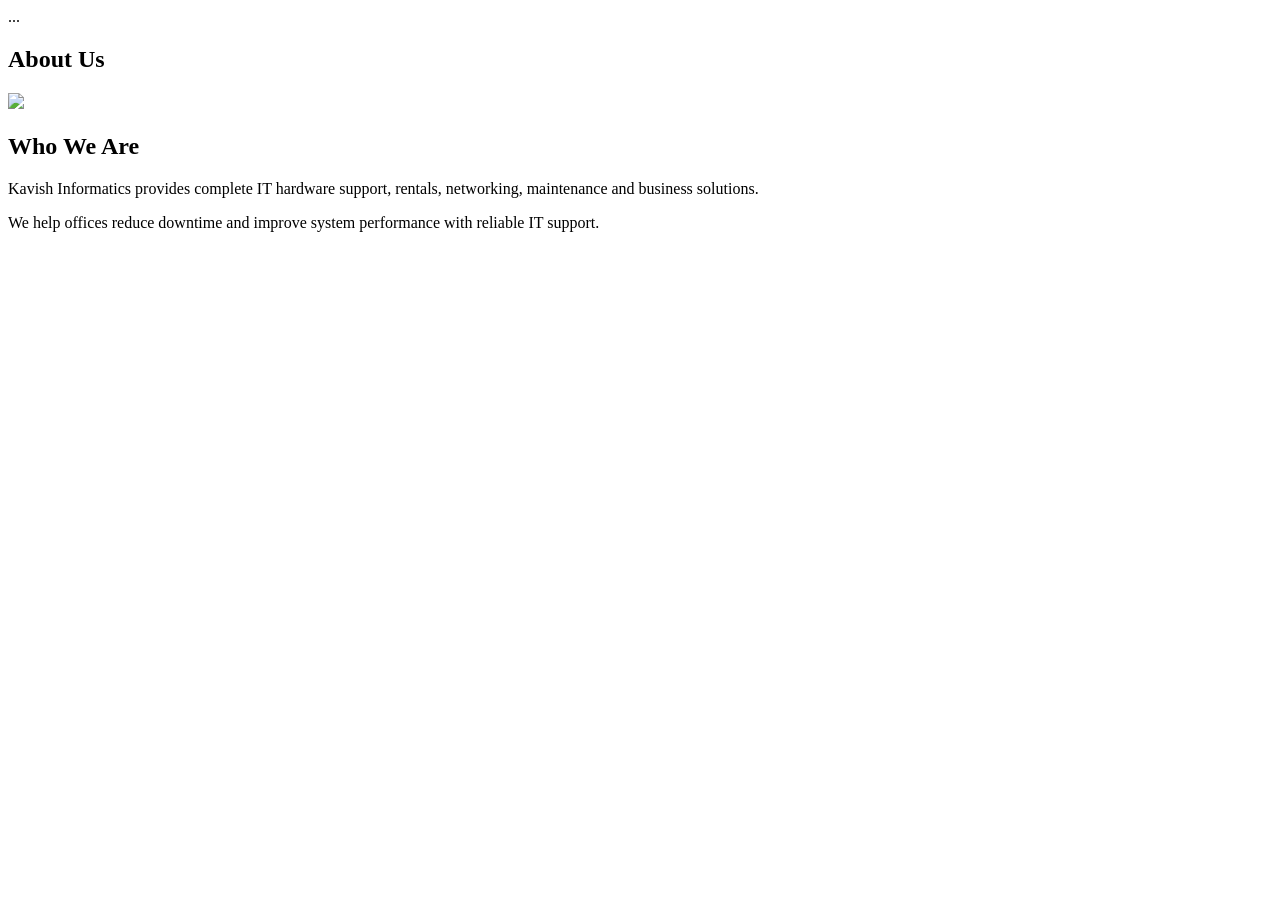
==== about.html @ 79d1a5ec "Duplex Update about.html" ====
<!DOCTYPE html>
<html>
<head>
  <title>About Us</title>
  <link rel="stylesheet" href="css/style.css">
</head>
<body>
<header class="navbar">...</header>

<section class="page-banner">
  <h1>About Us</h1>
</section>

<section class="section about-box">
  <img src="images/about.jpg">
  <div class="text-box">
    <h2>Who We Are</h2>
    <p>Kavish Informatics provides complete IT hardware support, rentals, networking, maintenance and business solutions.</p>
    <p>We help offices reduce downtime and improve system performance with reliable IT support.</p>
  </div>
</section>

<script src="js/script.js"></script>
</body>
</html>
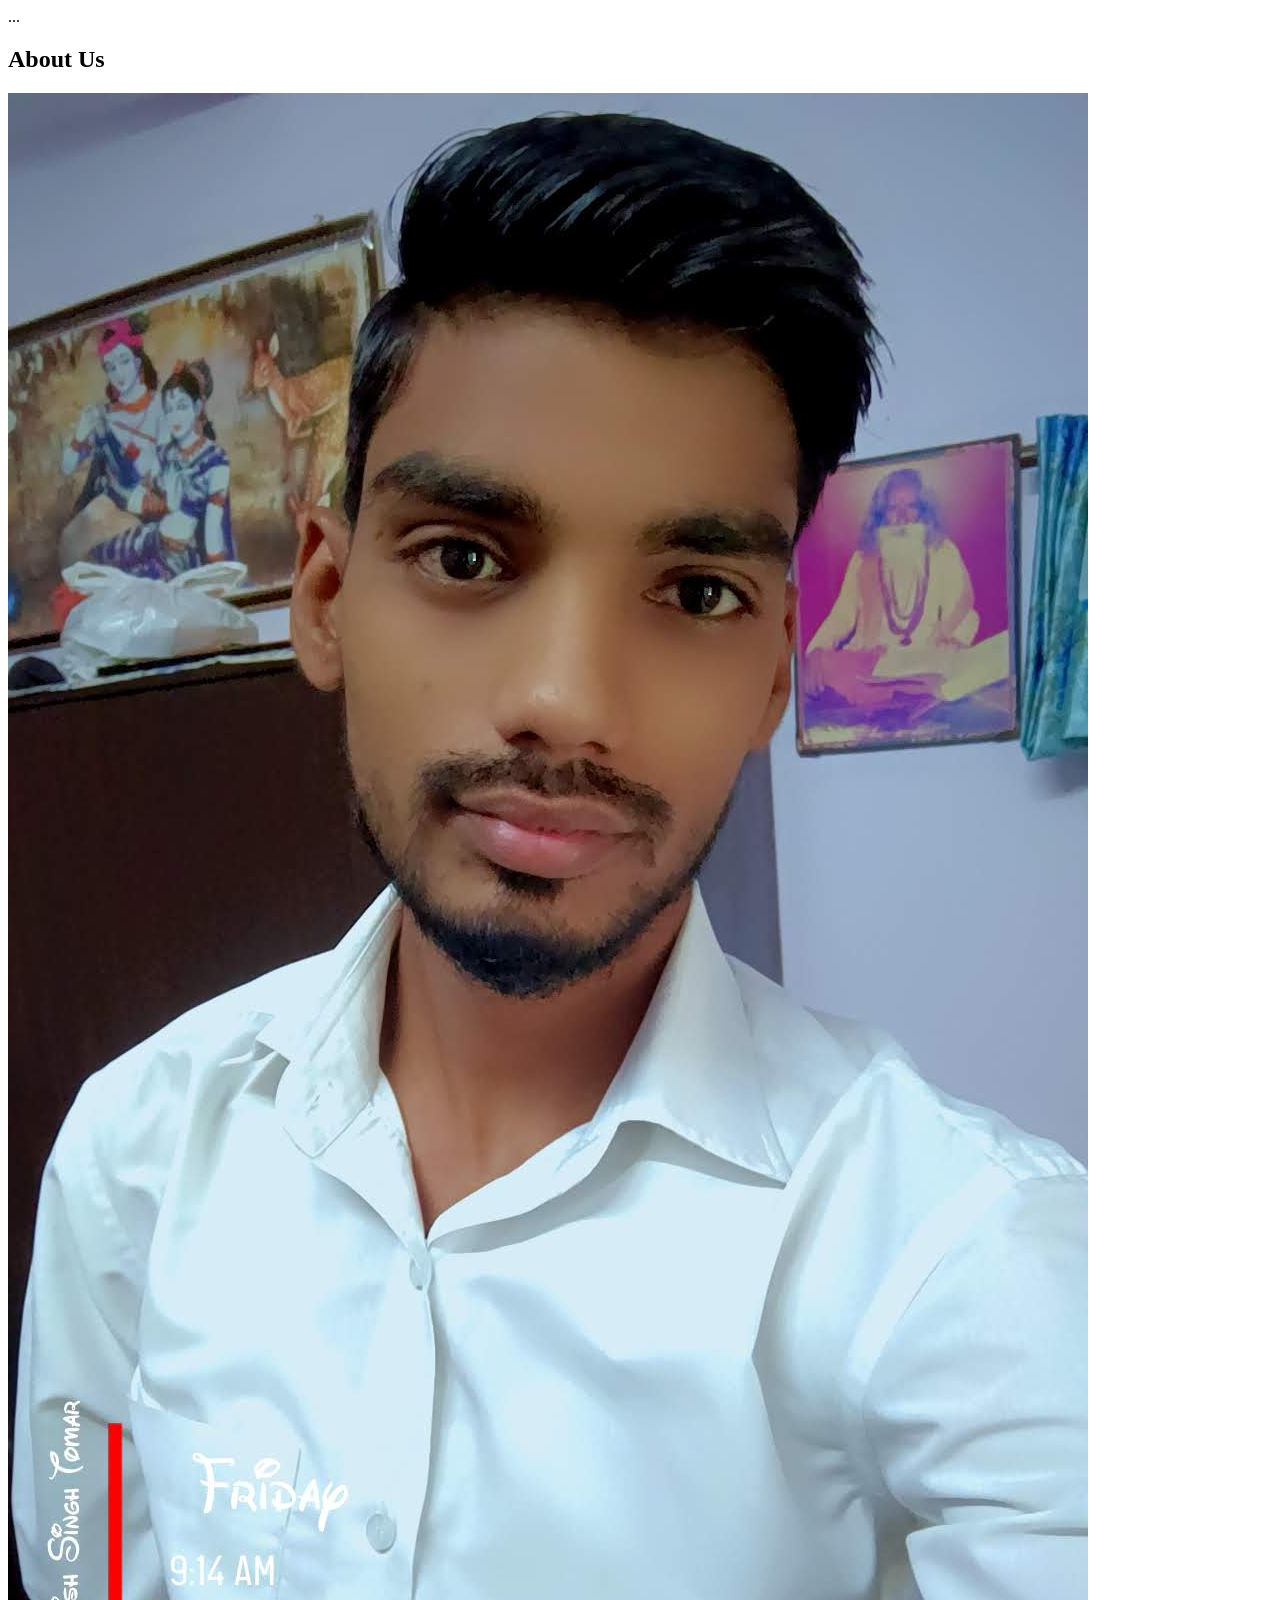
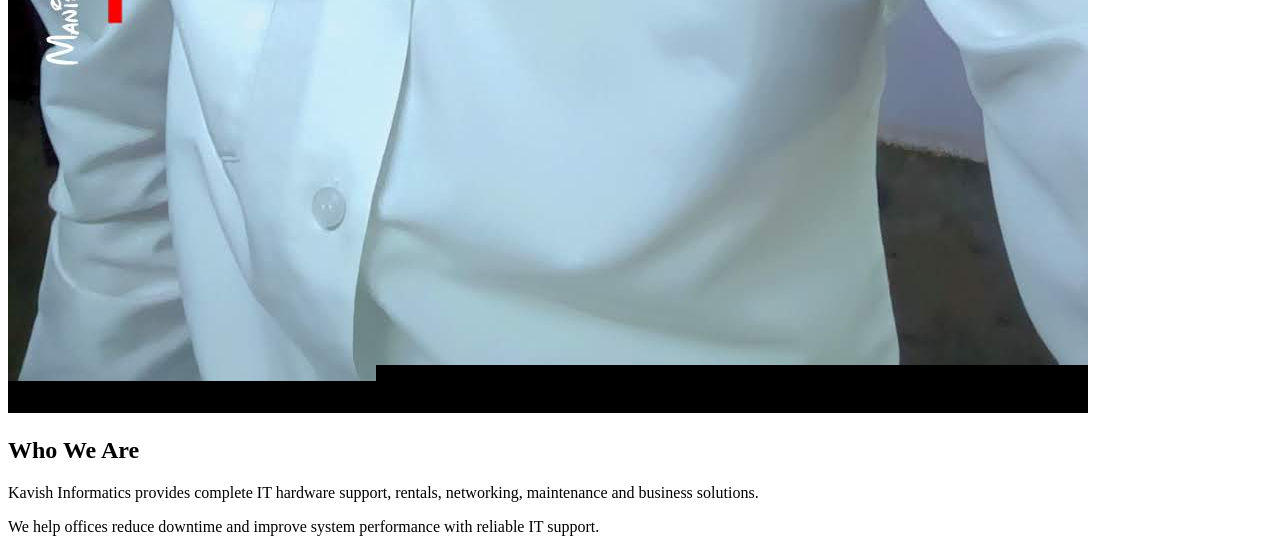
==== commit fac4b818: "V.1 Update about.html" ====
--- a/about.html
+++ b/about.html
@@ -12,7 +12,7 @@
 </section>
 
 <section class="section about-box">
-  <img src="images/about.jpg">
+  <img src="Assets/Snapchat-1751429073.jpg">
   <div class="text-box">
     <h2>Who We Are</h2>
     <p>Kavish Informatics provides complete IT hardware support, rentals, networking, maintenance and business solutions.</p>
@@ -22,4 +22,4 @@
 
 <script src="js/script.js"></script>
 </body>
-</html>
+  </html>
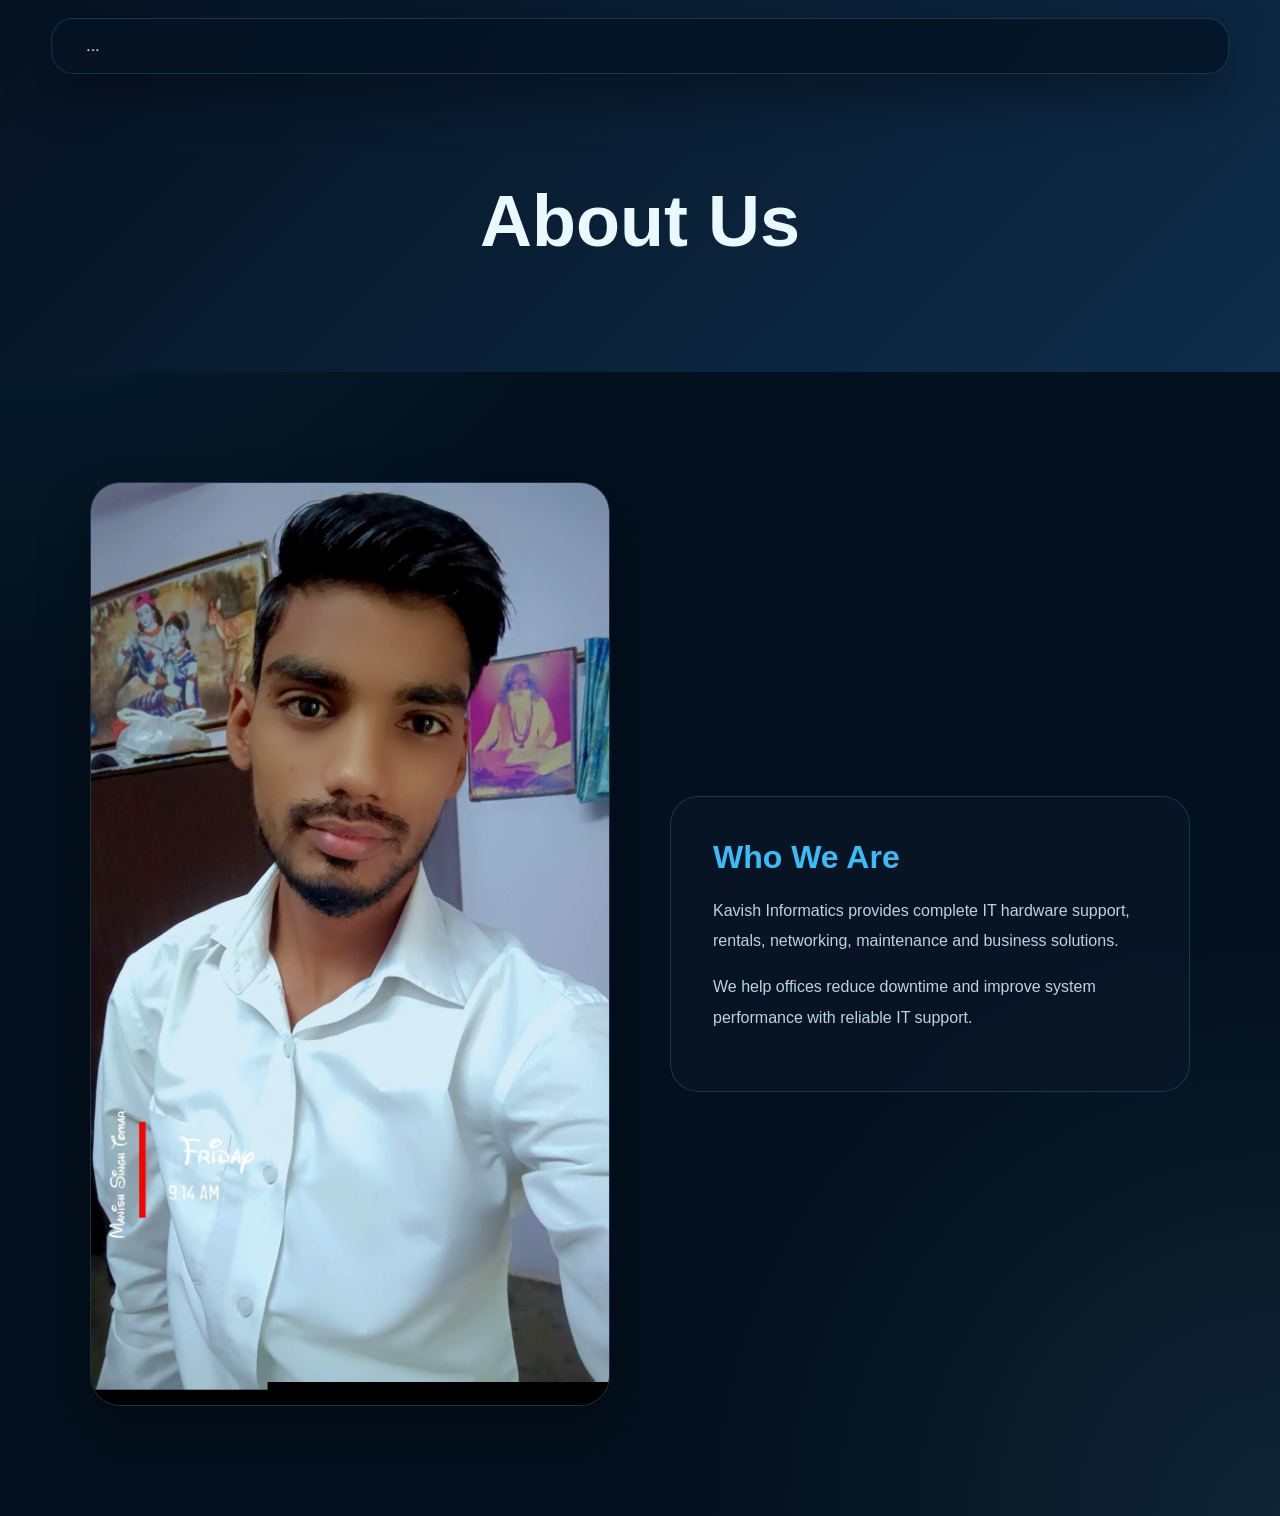
==== commit 1bd0c6f5: "V.3 Update about.html" ====
--- a/about.html
+++ b/about.html
@@ -2,7 +2,7 @@
 <html>
 <head>
   <title>About Us</title>
-  <link rel="stylesheet" href="css/style.css">
+  <link rel="stylesheet" href="style.css">
 </head>
 <body>
 <header class="navbar">...</header>
--- a/style.css
+++ b/style.css
@@ -0,0 +1,520 @@
+  :root{
+  --primary:#38bdf8;
+  --secondary:#7dd3fc;
+  --dark:#03101d;
+  --card:#0b1c2f;
+  --border:rgba(125,211,252,.18);
+  --text:#eaf8ff;
+  --muted:#b8d5e6;
+}
+
+*{
+  margin:0;
+  padding:0;
+  box-sizing:border-box;
+  font-family:'Segoe UI',sans-serif;
+}
+
+html{
+  scroll-behavior:smooth;
+}
+
+body{
+  background:
+    radial-gradient(circle at top left, rgba(56,189,248,.12), transparent 35%),
+    radial-gradient(circle at bottom right, rgba(125,211,252,.10), transparent 30%),
+    var(--dark);
+  color:var(--text);
+  overflow-x:hidden;
+}
+
+.navbar{
+  position:fixed;
+  top:18px;
+  left:50%;
+  transform:translateX(-50%);
+  width:min(92%,1400px);
+  padding:18px 34px;
+  display:flex;
+  justify-content:space-between;
+  align-items:center;
+  border:1px solid var(--border);
+  border-radius:22px;
+  background:rgba(5,18,34,.78);
+  backdrop-filter:blur(18px);
+  box-shadow:0 20px 50px rgba(0,0,0,.35);
+  z-index:1000;
+}
+
+.logo{
+  font-size:30px;
+  font-weight:800;
+  color:var(--primary);
+  letter-spacing:.5px;
+}
+
+nav{
+  display:flex;
+  gap:26px;
+  align-items:center;
+}
+
+nav a{
+  color:var(--muted);
+  text-decoration:none;
+  font-size:15px;
+  font-weight:600;
+  position:relative;
+  transition:.3s;
+}
+
+nav a::after{
+  content:'';
+  position:absolute;
+  left:0;
+  bottom:-8px;
+  width:0;
+  height:2px;
+  background:var(--primary);
+  transition:.35s;
+}
+
+nav a:hover,
+nav a.active{
+  color:#fff;
+}
+
+nav a:hover::after,
+nav a.active::after{
+  width:100%;
+}
+
+.touch-btn,
+.main-btn{
+  background:linear-gradient(135deg,var(--primary),var(--secondary));
+  color:#03101d;
+  padding:14px 28px;
+  border-radius:999px;
+  text-decoration:none;
+  font-weight:800;
+  box-shadow:0 12px 30px rgba(56,189,248,.35);
+  transition:.35s;
+}
+
+.touch-btn:hover,
+.main-btn:hover{
+  transform:translateY(-3px) scale(1.03);
+}
+
+.hero{
+  min-height:100vh;
+  display:flex;
+  align-items:center;
+  justify-content:center;
+  text-align:center;
+  padding:140px 8% 100px;
+  position:relative;
+}
+
+.hero::before{
+  content:'';
+  position:absolute;
+  inset:0;
+  background:linear-gradient(rgba(3,16,29,.78),rgba(3,16,29,.92)),url('../images/hero.jpg') center/cover;
+  z-index:-2;
+}
+
+.hero::after{
+  content:'';
+  position:absolute;
+  width:500px;
+  height:500px;
+  background:rgba(56,189,248,.12);
+  filter:blur(100px);
+  border-radius:50%;
+  top:10%;
+  right:-120px;
+  z-index:-1;
+}
+
+.hero-content{
+  max-width:950px;
+}
+
+.hero-content h4{
+  color:var(--secondary);
+  letter-spacing:5px;
+  font-size:18px;
+  margin-bottom:18px;
+}
+
+.hero-content h1{
+  font-size:clamp(44px,7vw,88px);
+  line-height:1.05;
+  margin-bottom:24px;
+}
+
+.hero-content p{
+  max-width:760px;
+  margin:0 auto;
+  font-size:20px;
+  line-height:1.9;
+  color:var(--muted);
+}
+
+.section{
+  padding:110px 7%;
+}
+
+.section-title{
+  text-align:center;
+  font-size:clamp(34px,5vw,56px);
+  margin-bottom:16px;
+}
+
+.section-subtitle{
+  text-align:center;
+  max-width:760px;
+  margin:0 auto 60px;
+  color:var(--muted);
+  line-height:1.9;
+}
+
+.cards-grid{
+  display:grid;
+  grid-template-columns:repeat(auto-fit,minmax(280px,1fr));
+  gap:30px;
+}
+
+.service-card{
+  position:relative;
+  overflow:hidden;
+  background:linear-gradient(180deg,rgba(13,32,53,.95),rgba(8,19,34,.95));
+  border:1px solid var(--border);
+  border-radius:28px;
+  padding:34px 28px;
+  cursor:pointer;
+  transition:.4s;
+}
+
+.service-card::before{
+  content:'';
+  position:absolute;
+  inset:0;
+  background:linear-gradient(135deg,rgba(56,189,248,.12),transparent 60%);
+  opacity:0;
+  transition:.4s;
+}
+
+.service-card:hover{
+  transform:translateY(-14px);
+  border-color:rgba(56,189,248,.55);
+  box-shadow:0 30px 50px rgba(0,0,0,.35);
+}
+
+.service-card:hover::before{
+  opacity:1;
+}
+
+.service-card h3{
+  font-size:26px;
+  margin-bottom:18px;
+  color:#fff;
+}
+
+.service-card p{
+  color:var(--muted);
+  line-height:1.8;
+}
+
+.page-banner{
+  padding:180px 7% 110px;
+  text-align:center;
+  position:relative;
+}
+
+.page-banner::before{
+  content:'';
+  position:absolute;
+  inset:0;
+  background:linear-gradient(135deg,#061221,#0e2d4b);
+  z-index:-1;
+}
+
+.page-banner h1{
+  font-size:clamp(42px,6vw,72px);
+}
+
+.about-box,
+.contact-box,
+.founder-box{
+  display:grid;
+  grid-template-columns:1fr 1fr;
+  gap:60px;
+  align-items:center;
+}
+
+.about-box img,
+.contact-box img,
+.founder-box img{
+  width:100%;
+  border-radius:30px;
+  border:1px solid var(--border);
+  box-shadow:0 25px 50px rgba(0,0,0,.35);
+}
+
+.text-box{
+  background:rgba(10,24,41,.7);
+  border:1px solid var(--border);
+  border-radius:28px;
+  padding:42px;
+  backdrop-filter:blur(14px);
+}
+
+.text-box h2{
+  font-size:42px;
+  margin-bottom:20px;
+  color:var(--primary);
+}
+
+.text-box p{
+  color:var(--muted);
+  line-height:1.9;
+  margin-bottom:16px;
+}
+
+.quote-form{
+  max-width:900px;
+  margin:auto;
+  background:rgba(10,24,41,.72);
+  border:1px solid var(--border);
+  border-radius:30px;
+  padding:40px;
+  display:grid;
+  gap:22px;
+}
+
+.quote-form input,
+.quote-form textarea,
+.quote-form select{
+  background:#091827;
+  border:1px solid rgba(125,211,252,.15);
+  border-radius:18px;
+  padding:18px 20px;
+  color:#fff;
+  font-size:16px;
+  transition:.3s;
+}
+
+.quote-form input:focus,
+.quote-form textarea:focus,
+.quote-form select:focus{
+  outline:none;
+  border-color:var(--primary);
+  box-shadow:0 0 0 4px rgba(56,189,248,.15);
+}
+
+.quote-form button{
+  border:none;
+  border-radius:18px;
+  padding:18px;
+  font-size:18px;
+  font-weight:800;
+  background:linear-gradient(135deg,var(--primary),var(--secondary));
+  color:#03101d;
+  cursor:pointer;
+}
+
+.modal{
+  position:fixed;
+  inset:0;
+  background:rgba(0,0,0,.72);
+  display:none;
+  justify-content:center;
+  align-items:center;
+  padding:20px;
+  z-index:3000;
+}
+
+.modal-content{
+  width:100%;
+  max-width:700px;
+  background:linear-gradient(180deg,#0b1f34,#091827);
+  border:1px solid var(--border);
+  border-radius:32px;
+  padding:40px;
+  position:relative;
+  box-shadow:0 35px 70px rgba(0,0,0,.45);
+}
+
+.modal-content h2{
+  color:var(--primary);
+  margin-bottom:22px;
+  font-size:34px;
+}
+
+.modal-content li{
+  margin-bottom:14px;
+  color:var(--muted);
+  line-height:1.9;
+}
+
+.close{
+  position:absolute;
+  top:18px;
+  right:22px;
+  font-size:34px;
+  cursor:pointer;
+}
+
+.footer{
+  margin-top:50px;
+  padding:35px 7%;
+  text-align:center;
+  color:#86a7bb;
+  border-top:1px solid rgba(125,211,252,.08);
+}
+
+@media(max-width:950px){
+  .navbar{
+    top:10px;
+    padding:18px 20px;
+    flex-direction:column;
+    gap:18px;
+  }
+
+  nav{
+    flex-wrap:wrap;
+    justify-content:center;
+    gap:14px;
+  }
+
+  .about-box,
+  .contact-box,
+  .founder-box{
+    grid-template-columns:1fr;
+  }
+
+  .text-box,
+  .quote-form,
+  .modal-content{
+    padding:28px;
+  }
+
+  .section{
+    padding:90px 5%;
+  }
+}
+
+@media(max-width:600px){
+  .navbar{
+    width:95%;
+    padding:16px;
+    border-radius:18px;
+  }
+
+  .logo{
+    font-size:24px;
+    text-align:center;
+  }
+
+  nav{
+    width:100%;
+    display:grid;
+    grid-template-columns:repeat(3,1fr);
+    gap:10px;
+  }
+
+  nav a{
+    background:rgba(255,255,255,.04);
+    border:1px solid rgba(125,211,252,.12);
+    border-radius:12px;
+    padding:10px 6px;
+    text-align:center;
+    font-size:13px;
+  }
+
+  .touch-btn{
+    width:100%;
+    text-align:center;
+    padding:14px;
+  }
+
+  .hero{
+    padding:250px 20px 100px;
+    min-height:auto;
+  }
+
+  .hero-content h1{
+    font-size:42px;
+    line-height:1.15;
+  }
+
+  .hero-content h4{
+    font-size:14px;
+    letter-spacing:3px;
+  }
+
+  .hero-content p{
+    font-size:16px;
+    line-height:1.8;
+  }
+
+  .section{
+    padding:70px 20px;
+  }
+
+  .section-title{
+    font-size:34px;
+  }
+
+  .cards-grid{
+    grid-template-columns:1fr;
+  }
+
+  .service-card{
+    border-radius:24px;
+    padding:26px 22px;
+  }
+
+  .service-card h3{
+    font-size:22px;
+  }
+
+  .page-banner{
+    padding:220px 20px 90px;
+  }
+
+  .page-banner h1{
+    font-size:42px;
+  }
+
+  .text-box,
+  .quote-form,
+  .modal-content{
+    padding:24px 20px;
+    border-radius:24px;
+  }
+
+  .modal-content h2{
+    font-size:28px;
+  }
+
+  .footer{
+    padding:30px 20px;
+    font-size:14px;
+  }
+}
+
+  .hero-content p{
+    font-size:17px;
+  }
+
+  .service-card{
+    padding:28px 22px;
+  }
+
+  .text-box h2{
+    font-size:32px;
+  }
+                                         }
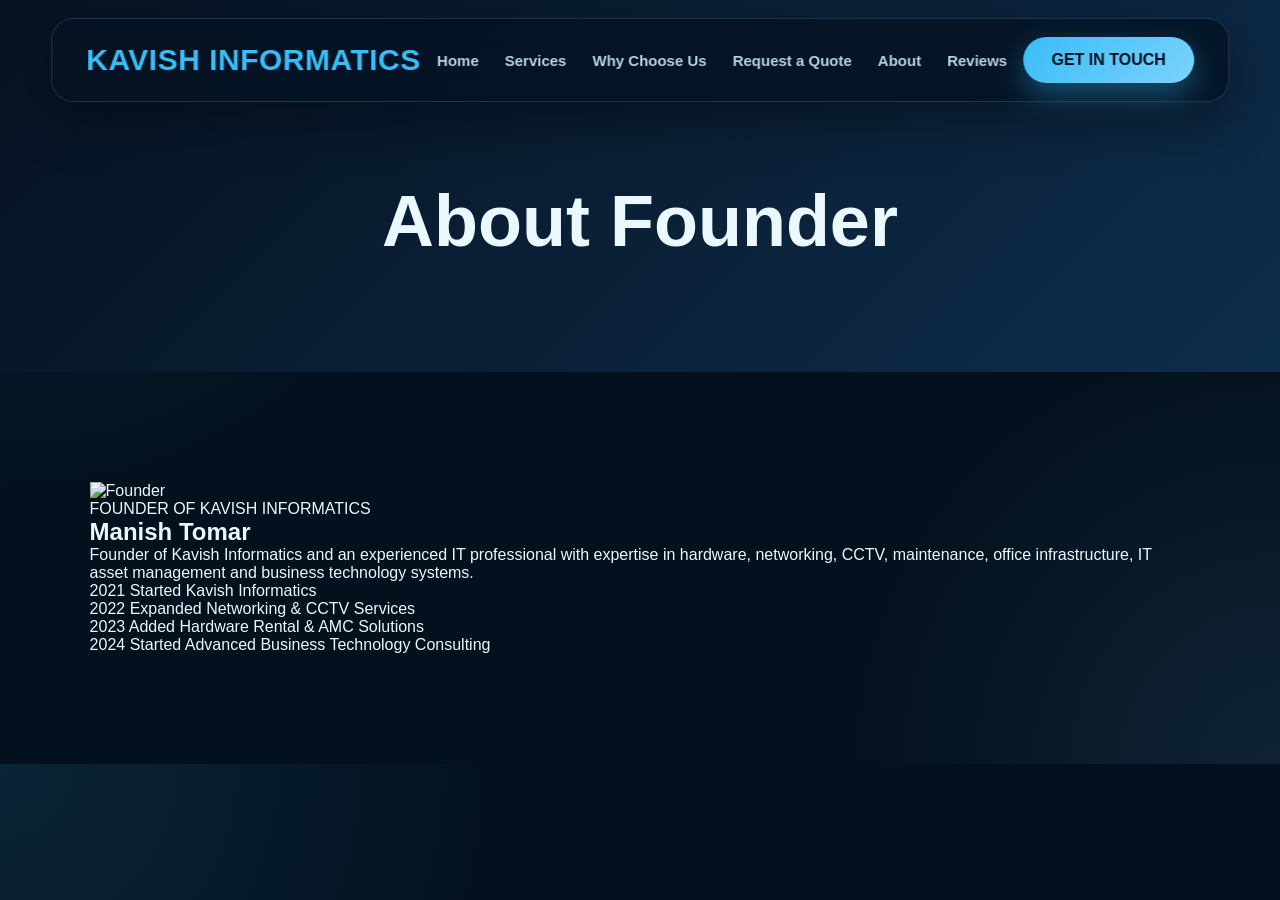
==== commit 2eb62377: "V.5 Update about.html" ====
--- a/about.html
+++ b/about.html
@@ -1,25 +1,54 @@
 <!DOCTYPE html>
-<html>
+<html lang="en">
 <head>
-  <title>About Us</title>
+  <meta charset="UTF-8">
+  <meta name="viewport" content="width=device-width, initial-scale=1.0">
+  <title>About | Kavish Informatics</title>
+  <link href="https://fonts.googleapis.com/css2?family=Poppins:wght@300;400;500;600;700;800&display=swap" rel="stylesheet">
   <link rel="stylesheet" href="style.css">
+  <script src="script.js" defer></script>
 </head>
 <body>
-<header class="navbar">...</header>
+
+<header class="navbar">
+  <div class="logo">KAVISH INFORMATICS</div>
+
+  <nav>
+    <a href="index.html">Home</a>
+    <a href="services.html">Services</a>
+    <a href="why-choose-us.html">Why Choose Us</a>
+    <a href="quote.html">Request a Quote</a>
+    <a href="about.html">About</a>
+    <a href="reviews.html">Reviews</a>
+  </nav>
+
+  <a href="quote.html" class="touch-btn">GET IN TOUCH</a>
+</header>
 
 <section class="page-banner">
-  <h1>About Us</h1>
+  <h1>About Founder</h1>
 </section>
 
-<section class="section about-box">
-  <img src="Assets/Snapchat-1751429073.jpg">
-  <div class="text-box">
-    <h2>Who We Are</h2>
-    <p>Kavish Informatics provides complete IT hardware support, rentals, networking, maintenance and business solutions.</p>
-    <p>We help offices reduce downtime and improve system performance with reliable IT support.</p>
+<section class="section founder-section reveal">
+  <img class="founder-img" src="founder.jpg" alt="Founder">
+
+  <div>
+    <span class="small-heading">FOUNDER OF KAVISH INFORMATICS</span>
+    <h2 class="founder-name">Manish Tomar</h2>
+
+    <p class="founder-text">
+      Founder of Kavish Informatics and an experienced IT professional with expertise in hardware,
+      networking, CCTV, maintenance, office infrastructure, IT asset management and business technology systems.
+    </p>
+
+    <div class="timeline">
+      <div><span>2021</span> Started Kavish Informatics</div>
+      <div><span>2022</span> Expanded Networking & CCTV Services</div>
+      <div><span>2023</span> Added Hardware Rental & AMC Solutions</div>
+      <div><span>2024</span> Started Advanced Business Technology Consulting</div>
+    </div>
   </div>
 </section>
 
-<script src="js/script.js"></script>
 </body>
   </html>
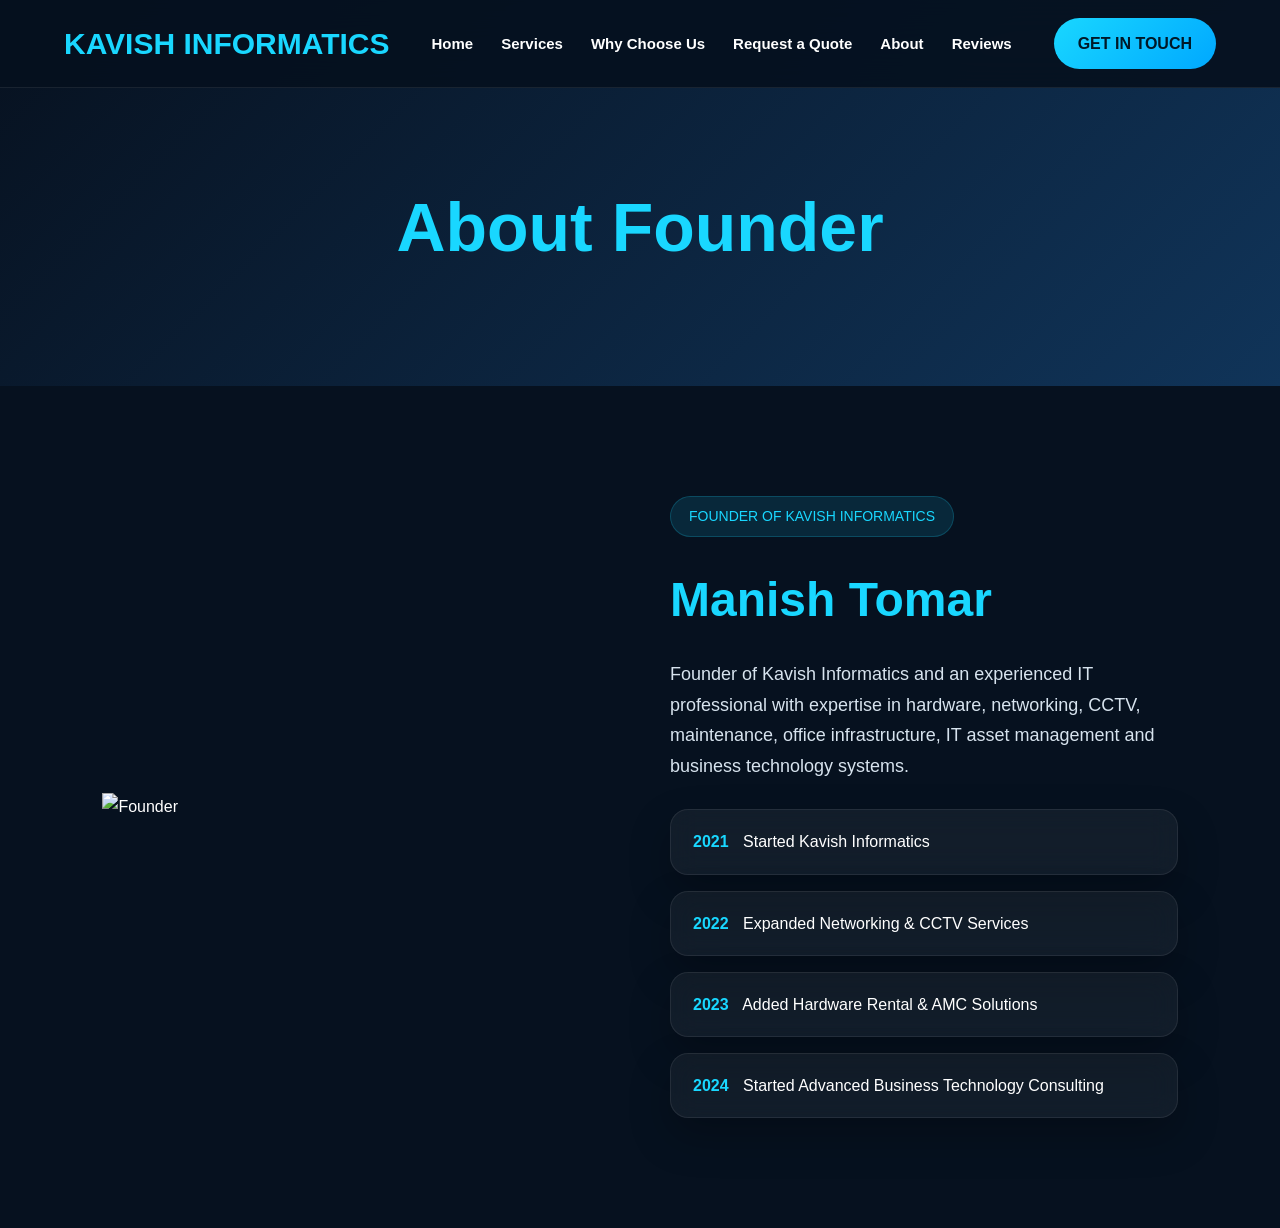
==== commit 4f63c281: "V.7 Update about.html" ====
--- a/about.html
+++ b/about.html
@@ -30,7 +30,7 @@
 </section>
 
 <section class="section founder-section reveal">
-  <img class="founder-img" src="founder.jpg" alt="Founder">
+  <img class="Assets/Snapchat-1751429073.jpg" src="founder.jpg" alt="Founder">
 
   <div>
     <span class="small-heading">FOUNDER OF KAVISH INFORMATICS</span>
@@ -51,4 +51,4 @@
 </section>
 
 </body>
-  </html>
+</html>
--- a/style.css
+++ b/style.css
@@ -1,18 +1,8 @@
-  :root{
-  --primary:#38bdf8;
-  --secondary:#7dd3fc;
-  --dark:#03101d;
-  --card:#0b1c2f;
-  --border:rgba(125,211,252,.18);
-  --text:#eaf8ff;
-  --muted:#b8d5e6;
-}
-
 *{
   margin:0;
   padding:0;
   box-sizing:border-box;
-  font-family:'Segoe UI',sans-serif;
+  font-family:'Poppins',sans-serif;
 }
 
 html{
@@ -20,501 +10,522 @@
 }
 
 body{
-  background:
-    radial-gradient(circle at top left, rgba(56,189,248,.12), transparent 35%),
-    radial-gradient(circle at bottom right, rgba(125,211,252,.10), transparent 30%),
-    var(--dark);
-  color:var(--text);
+  background:#06111f;
+  color:#fff;
   overflow-x:hidden;
+  line-height:1.7;
 }
 
 .navbar{
   position:fixed;
-  top:18px;
-  left:50%;
-  transform:translateX(-50%);
-  width:min(92%,1400px);
-  padding:18px 34px;
+  top:0;
+  left:0;
+  width:100%;
+  padding:18px 5%;
   display:flex;
   justify-content:space-between;
   align-items:center;
-  border:1px solid var(--border);
-  border-radius:22px;
-  background:rgba(5,18,34,.78);
+  background:rgba(6,17,31,.92);
   backdrop-filter:blur(18px);
-  box-shadow:0 20px 50px rgba(0,0,0,.35);
+  border-bottom:1px solid rgba(255,255,255,.08);
   z-index:1000;
 }
 
 .logo{
   font-size:30px;
   font-weight:800;
-  color:var(--primary);
-  letter-spacing:.5px;
-}
-
-nav{
+  color:#19d7ff;
+}
+
+.navbar nav{
   display:flex;
-  gap:26px;
   align-items:center;
-}
-
-nav a{
-  color:var(--muted);
+  justify-content:center;
+  gap:28px;
+  flex:1;
+  margin:0 40px;
+  flex-wrap:wrap;
+}
+
+.navbar nav a{
   text-decoration:none;
+  color:#fff;
   font-size:15px;
   font-weight:600;
   position:relative;
   transition:.3s;
 }
 
-nav a::after{
+.navbar nav a:hover,
+.navbar nav a.active{
+  color:#19d7ff;
+}
+
+.navbar nav a::after{
   content:'';
   position:absolute;
+  bottom:-6px;
   left:0;
-  bottom:-8px;
   width:0;
   height:2px;
-  background:var(--primary);
+  background:#19d7ff;
+  transition:.3s;
+}
+
+.navbar nav a:hover::after,
+.navbar nav a.active::after{
+  width:100%;
+}
+
+.touch-btn,
+.primary-btn,
+.secondary-btn,
+.quote-form button{
+  text-decoration:none;
+  border:none;
+  cursor:pointer;
+  border-radius:50px;
+  font-weight:700;
   transition:.35s;
 }
 
-nav a:hover,
-nav a.active{
-  color:#fff;
-}
-
-nav a:hover::after,
-nav a.active::after{
+.touch-btn,
+.primary-btn,
+.quote-form button{
+  background:linear-gradient(135deg,#19d7ff,#00a8ff);
+  color:#001827;
+}
+
+.touch-btn{
+  padding:12px 24px;
+}
+
+.primary-btn,
+.secondary-btn{
+  padding:16px 30px;
+}
+
+.secondary-btn{
+  border:1px solid rgba(255,255,255,.25);
+  color:#fff;
+  background:transparent;
+}
+
+.touch-btn:hover,
+.primary-btn:hover,
+.secondary-btn:hover,
+.quote-form button:hover{
+  transform:translateY(-4px);
+  box-shadow:0 14px 35px rgba(25,215,255,.3);
+}
+
+.menu-toggle{
+  display:none;
+  background:none;
+  border:none;
+  color:#fff;
+  font-size:30px;
+}
+
+.hero{
+  position:relative;
+  height:100vh;
+}
+
+.hero img{
   width:100%;
-}
-
-.touch-btn,
-.main-btn{
-  background:linear-gradient(135deg,var(--primary),var(--secondary));
-  color:#03101d;
-  padding:14px 28px;
-  border-radius:999px;
-  text-decoration:none;
-  font-weight:800;
-  box-shadow:0 12px 30px rgba(56,189,248,.35);
-  transition:.35s;
-}
-
-.touch-btn:hover,
-.main-btn:hover{
-  transform:translateY(-3px) scale(1.03);
-}
-
-.hero{
-  min-height:100vh;
-  display:flex;
-  align-items:center;
-  justify-content:center;
-  text-align:center;
-  padding:140px 8% 100px;
-  position:relative;
-}
-
-.hero::before{
-  content:'';
+  height:100%;
+  object-fit:cover;
+}
+
+.overlay{
   position:absolute;
   inset:0;
-  background:linear-gradient(rgba(3,16,29,.78),rgba(3,16,29,.92)),url('../images/hero.jpg') center/cover;
-  z-index:-2;
-}
-
-.hero::after{
-  content:'';
+  background:linear-gradient(rgba(0,0,0,.65),rgba(6,17,31,.9));
+}
+
+.hero-content{
   position:absolute;
-  width:500px;
-  height:500px;
-  background:rgba(56,189,248,.12);
-  filter:blur(100px);
-  border-radius:50%;
-  top:10%;
-  right:-120px;
-  z-index:-1;
-}
-
-.hero-content{
+  top:50%;
+  left:50%;
+  transform:translate(-50%,-50%);
+  width:90%;
   max-width:950px;
+  text-align:center;
+}
+
+.tag,
+.small-heading{
+  display:inline-block;
+  color:#19d7ff;
+  background:rgba(25,215,255,.12);
+  border:1px solid rgba(25,215,255,.2);
+  padding:8px 18px;
+  border-radius:30px;
+  margin-bottom:22px;
+  font-size:14px;
 }
 
 .hero-content h4{
-  color:var(--secondary);
+  font-size:24px;
   letter-spacing:5px;
-  font-size:18px;
-  margin-bottom:18px;
 }
 
 .hero-content h1{
-  font-size:clamp(44px,7vw,88px);
-  line-height:1.05;
-  margin-bottom:24px;
+  font-size:78px;
+  line-height:1.1;
+  color:#19d7ff;
+  margin:16px 0 22px;
 }
 
 .hero-content p{
   max-width:760px;
-  margin:0 auto;
-  font-size:20px;
-  line-height:1.9;
-  color:var(--muted);
+  margin:auto;
+  font-size:21px;
+  color:#d8e5f0;
+}
+
+.hero-buttons{
+  margin-top:34px;
+  display:flex;
+  justify-content:center;
+  gap:18px;
+  flex-wrap:wrap;
 }
 
 .section{
-  padding:110px 7%;
+  padding:110px 8%;
 }
 
 .section-title{
   text-align:center;
-  font-size:clamp(34px,5vw,56px);
-  margin-bottom:16px;
-}
-
-.section-subtitle{
+  font-size:48px;
+  color:#19d7ff;
+  margin-bottom:18px;
+}
+
+.line{
+  width:90px;
+  height:4px;
+  background:#19d7ff;
+  border-radius:50px;
+  margin:0 auto 28px;
+}
+
+.big-text{
+  max-width:980px;
+  margin:auto;
   text-align:center;
-  max-width:760px;
-  margin:0 auto 60px;
-  color:var(--muted);
-  line-height:1.9;
+  color:#d0d9e2;
+  font-size:20px;
 }
 
 .cards-grid{
   display:grid;
-  grid-template-columns:repeat(auto-fit,minmax(280px,1fr));
-  gap:30px;
-}
-
+  grid-template-columns:repeat(auto-fit,minmax(260px,1fr));
+  gap:28px;
+}
+
+.glass-card,
+.service-card,
+.hours-card,
+.quote-form,
+.timeline div{
+  background:rgba(255,255,255,.05);
+  border:1px solid rgba(255,255,255,.08);
+  backdrop-filter:blur(14px);
+  box-shadow:0 18px 40px rgba(0,0,0,.25);
+}
+
+.glass-card,
 .service-card{
-  position:relative;
-  overflow:hidden;
-  background:linear-gradient(180deg,rgba(13,32,53,.95),rgba(8,19,34,.95));
-  border:1px solid var(--border);
   border-radius:28px;
-  padding:34px 28px;
-  cursor:pointer;
-  transition:.4s;
-}
-
-.service-card::before{
-  content:'';
-  position:absolute;
-  inset:0;
-  background:linear-gradient(135deg,rgba(56,189,248,.12),transparent 60%);
-  opacity:0;
-  transition:.4s;
-}
-
+  padding:36px 28px;
+  transition:.35s;
+}
+
+.glass-card:hover,
 .service-card:hover{
-  transform:translateY(-14px);
-  border-color:rgba(56,189,248,.55);
-  box-shadow:0 30px 50px rgba(0,0,0,.35);
-}
-
-.service-card:hover::before{
-  opacity:1;
-}
-
+  transform:translateY(-10px);
+  border-color:#19d7ff;
+}
+
+.glass-card h3,
 .service-card h3{
-  font-size:26px;
-  margin-bottom:18px;
-  color:#fff;
-}
-
-.service-card p{
-  color:var(--muted);
-  line-height:1.8;
-}
-
-.page-banner{
-  padding:180px 7% 110px;
+  color:#19d7ff;
+  margin-bottom:14px;
+  font-size:24px;
+}
+
+.glass-card p,
+.service-card p,
+.review-card p{
+  color:#d7e3ee;
+}
+
+.counter{
+  font-size:64px;
+  color:#19d7ff;
+  margin-bottom:10px;
+}
+
+.hours-card{
+  max-width:700px;
+  margin:auto;
+  border-radius:30px;
   text-align:center;
-  position:relative;
-}
-
-.page-banner::before{
-  content:'';
-  position:absolute;
-  inset:0;
-  background:linear-gradient(135deg,#061221,#0e2d4b);
-  z-index:-1;
-}
-
-.page-banner h1{
-  font-size:clamp(42px,6vw,72px);
-}
-
-.about-box,
+  padding:50px 30px;
+}
+
+.hours-card h2{
+  color:#19d7ff;
+  margin:12px 0;
+}
+
 .contact-box,
-.founder-box{
+.founder-section{
   display:grid;
   grid-template-columns:1fr 1fr;
   gap:60px;
   align-items:center;
 }
 
-.about-box img,
 .contact-box img,
-.founder-box img{
+.founder-img{
   width:100%;
   border-radius:30px;
-  border:1px solid var(--border);
-  box-shadow:0 25px 50px rgba(0,0,0,.35);
-}
-
-.text-box{
-  background:rgba(10,24,41,.7);
-  border:1px solid var(--border);
-  border-radius:28px;
-  padding:42px;
-  backdrop-filter:blur(14px);
-}
-
-.text-box h2{
-  font-size:42px;
-  margin-bottom:20px;
-  color:var(--primary);
-}
-
-.text-box p{
-  color:var(--muted);
-  line-height:1.9;
-  margin-bottom:16px;
+  object-fit:cover;
+  box-shadow:0 20px 40px rgba(0,0,0,.35);
+}
+
+.contact-box img{
+  height:430px;
+}
+
+.contact-content h2,
+.founder-name{
+  font-size:48px;
+  color:#19d7ff;
+  margin-bottom:18px;
+}
+
+.contact-content p,
+.founder-text{
+  color:#d7e3ee;
+  font-size:18px;
+  margin-bottom:12px;
+}
+
+.socials{
+  display:flex;
+  flex-wrap:wrap;
+  gap:14px;
+  margin-top:22px;
+}
+
+.socials a{
+  text-decoration:none;
+  color:#fff;
+  padding:12px 20px;
+  border-radius:14px;
+  background:#112437;
+}
+
+.page-banner{
+  padding:170px 8% 90px;
+  text-align:center;
+  background:linear-gradient(135deg,#07111f,#103459);
+}
+
+.page-banner h1{
+  font-size:68px;
+  color:#19d7ff;
+  margin-bottom:10px;
+}
+
+.page-banner p{
+  color:#d4e1ea;
+  font-size:18px;
 }
 
 .quote-form{
-  max-width:900px;
+  max-width:780px;
   margin:auto;
-  background:rgba(10,24,41,.72);
-  border:1px solid var(--border);
   border-radius:30px;
   padding:40px;
-  display:grid;
-  gap:22px;
+  display:flex;
+  flex-direction:column;
+  gap:20px;
 }
 
 .quote-form input,
-.quote-form textarea,
-.quote-form select{
-  background:#091827;
-  border:1px solid rgba(125,211,252,.15);
+.quote-form textarea{
+  width:100%;
+  padding:18px 20px;
+  border:none;
+  border-radius:16px;
+  background:#0e2235;
+  color:#fff;
+  font-size:16px;
+}
+
+.quote-form input:focus,
+.quote-form textarea:focus{
+  outline:2px solid #19d7ff;
+}
+
+.quote-form button{
+  padding:16px 28px;
+  font-size:17px;
+}
+
+.timeline{
+  margin-top:28px;
+  display:flex;
+  flex-direction:column;
+  gap:16px;
+}
+
+.timeline div{
   border-radius:18px;
-  padding:18px 20px;
-  color:#fff;
-  font-size:16px;
-  transition:.3s;
-}
-
-.quote-form input:focus,
-.quote-form textarea:focus,
-.quote-form select:focus{
-  outline:none;
-  border-color:var(--primary);
-  box-shadow:0 0 0 4px rgba(56,189,248,.15);
-}
-
-.quote-form button{
+  padding:18px 22px;
+}
+
+.timeline span{
+  color:#19d7ff;
+  font-weight:700;
+  margin-right:10px;
+}
+
+.whatsapp-btn{
+  position:fixed;
+  right:20px;
+  bottom:20px;
+  z-index:999;
+  background:#25d366;
+  color:#fff;
+  text-decoration:none;
+  padding:14px 20px;
+  border-radius:50px;
+  font-weight:700;
+}
+
+#topBtn{
+  position:fixed;
+  left:20px;
+  bottom:20px;
+  width:55px;
+  height:55px;
   border:none;
-  border-radius:18px;
-  padding:18px;
-  font-size:18px;
-  font-weight:800;
-  background:linear-gradient(135deg,var(--primary),var(--secondary));
-  color:#03101d;
+  border-radius:50%;
+  background:#19d7ff;
+  color:#001827;
+  font-size:24px;
+  display:none;
   cursor:pointer;
-}
-
-.modal{
-  position:fixed;
-  inset:0;
-  background:rgba(0,0,0,.72);
-  display:none;
-  justify-content:center;
-  align-items:center;
-  padding:20px;
-  z-index:3000;
-}
-
-.modal-content{
-  width:100%;
-  max-width:700px;
-  background:linear-gradient(180deg,#0b1f34,#091827);
-  border:1px solid var(--border);
-  border-radius:32px;
-  padding:40px;
-  position:relative;
-  box-shadow:0 35px 70px rgba(0,0,0,.45);
-}
-
-.modal-content h2{
-  color:var(--primary);
-  margin-bottom:22px;
-  font-size:34px;
-}
-
-.modal-content li{
-  margin-bottom:14px;
-  color:var(--muted);
-  line-height:1.9;
-}
-
-.close{
-  position:absolute;
-  top:18px;
-  right:22px;
-  font-size:34px;
-  cursor:pointer;
-}
-
-.footer{
-  margin-top:50px;
-  padding:35px 7%;
-  text-align:center;
-  color:#86a7bb;
-  border-top:1px solid rgba(125,211,252,.08);
-}
-
-@media(max-width:950px){
+  z-index:999;
+}
+
+.reveal{
+  opacity:0;
+  transform:translateY(80px);
+  transition:all 1s ease;
+}
+
+.reveal.active{
+  opacity:1;
+  transform:translateY(0);
+}
+
+@media(max-width:1100px){
   .navbar{
-    top:10px;
-    padding:18px 20px;
+    flex-wrap:wrap;
+    gap:15px;
+  }
+
+  .menu-toggle{
+    display:block;
+  }
+
+  .navbar nav{
+    display:none;
+    width:100%;
     flex-direction:column;
+    padding:18px 0 5px;
     gap:18px;
   }
 
-  nav{
-    flex-wrap:wrap;
-    justify-content:center;
-    gap:14px;
-  }
-
-  .about-box,
-  .contact-box,
-  .founder-box{
-    grid-template-columns:1fr;
-  }
-
-  .text-box,
-  .quote-form,
-  .modal-content{
-    padding:28px;
-  }
-
-  .section{
-    padding:90px 5%;
-  }
-}
-
-@media(max-width:600px){
-  .navbar{
-    width:95%;
-    padding:16px;
-    border-radius:18px;
-  }
-
-  .logo{
-    font-size:24px;
-    text-align:center;
-  }
-
-  nav{
-    width:100%;
-    display:grid;
-    grid-template-columns:repeat(3,1fr);
-    gap:10px;
-  }
-
-  nav a{
-    background:rgba(255,255,255,.04);
-    border:1px solid rgba(125,211,252,.12);
-    border-radius:12px;
-    padding:10px 6px;
-    text-align:center;
-    font-size:13px;
+  .navbar nav.show{
+    display:flex;
   }
 
   .touch-btn{
-    width:100%;
-    text-align:center;
-    padding:14px;
-  }
-
+    display:none;
+  }
+
+  .hero-content h1{
+    font-size:56px;
+  }
+}
+
+@media(max-width:768px){
   .hero{
-    padding:250px 20px 100px;
-    min-height:auto;
+    height:92vh;
+  }
+
+  .hero-content h4{
+    font-size:18px;
+    letter-spacing:3px;
   }
 
   .hero-content h1{
     font-size:42px;
-    line-height:1.15;
-  }
-
-  .hero-content h4{
-    font-size:14px;
-    letter-spacing:3px;
   }
 
   .hero-content p{
-    font-size:16px;
-    line-height:1.8;
-  }
-
-  .section{
-    padding:70px 20px;
+    font-size:17px;
+  }
+
+  .section,
+  .page-banner{
+    padding-left:6%;
+    padding-right:6%;
   }
 
   .section-title{
     font-size:34px;
   }
 
-  .cards-grid{
-    grid-template-columns:1fr;
-  }
-
-  .service-card{
-    border-radius:24px;
-    padding:26px 22px;
-  }
-
-  .service-card h3{
-    font-size:22px;
-  }
-
-  .page-banner{
-    padding:220px 20px 90px;
-  }
-
   .page-banner h1{
     font-size:42px;
   }
 
-  .text-box,
-  .quote-form,
-  .modal-content{
-    padding:24px 20px;
-    border-radius:24px;
-  }
-
-  .modal-content h2{
-    font-size:28px;
-  }
-
-  .footer{
-    padding:30px 20px;
+  .contact-box,
+  .founder-section{
+    grid-template-columns:1fr;
+    gap:35px;
+  }
+
+  .contact-content h2,
+  .founder-name{
+    font-size:34px;
+  }
+
+  .quote-form{
+    padding:28px 20px;
+  }
+
+  .whatsapp-btn{
+    right:14px;
+    bottom:14px;
+    padding:12px 16px;
     font-size:14px;
   }
-}
-
-  .hero-content p{
-    font-size:17px;
-  }
-
-  .service-card{
-    padding:28px 22px;
-  }
-
-  .text-box h2{
-    font-size:32px;
-  }
-                                         }
+
+  #topBtn{
+    left:14px;
+    bottom:14px;
+    width:48px;
+    height:48px;
+  }
+    }
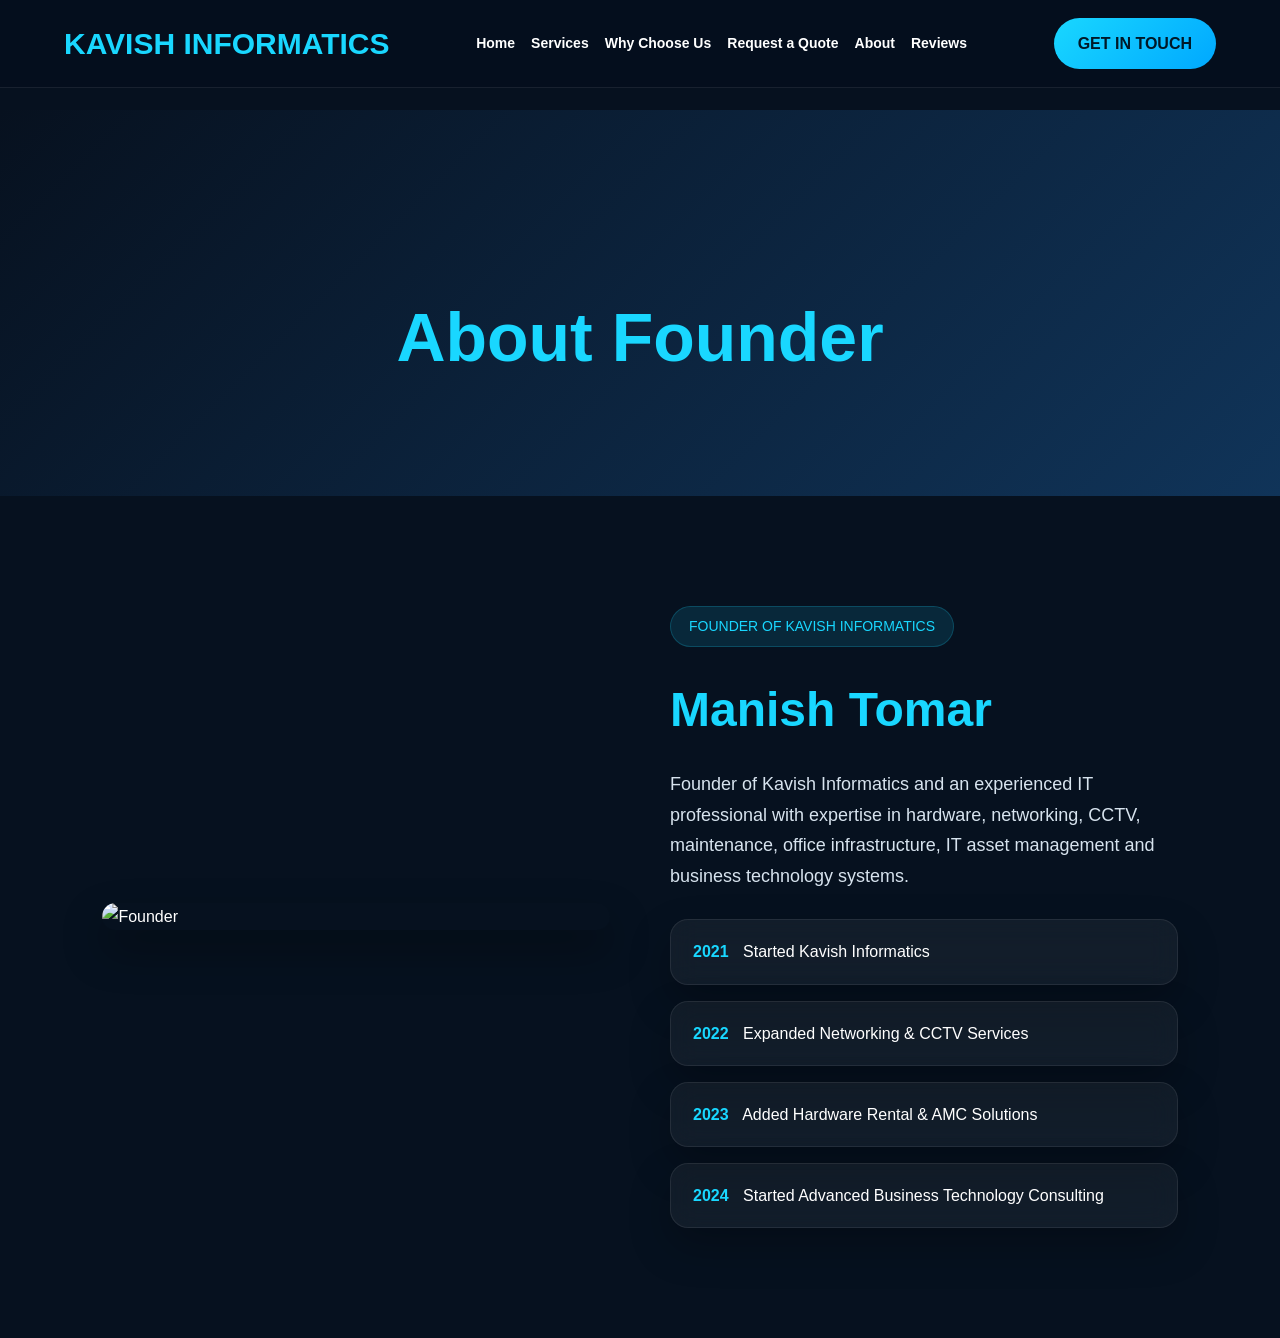
==== commit 1ceb04a8: "V.8.1 Add responsive padding and update founder image class" ====
--- a/about.html
+++ b/about.html
@@ -25,12 +25,24 @@
   <a href="quote.html" class="touch-btn">GET IN TOUCH</a>
 </header>
 
+<style>
+body{
+  padding-top:110px;
+}
+
+@media(max-width:1100px){
+  body{
+    padding-top:160px;
+  }
+}
+</style>
+
 <section class="page-banner">
   <h1>About Founder</h1>
 </section>
 
 <section class="section founder-section reveal">
-  <img class="Assets/Snapchat-1751429073.jpg" src="founder.jpg" alt="Founder">
+  <img class="founder-img" src="founder.jpg" alt="Founder">
 
   <div>
     <span class="small-heading">FOUNDER OF KAVISH INFORMATICS</span>
--- a/style.css
+++ b/style.css
@@ -21,27 +21,28 @@
   top:0;
   left:0;
   width:100%;
-  padding:18px 5%;
   display:flex;
   justify-content:space-between;
   align-items:center;
-  background:rgba(6,17,31,.92);
-  backdrop-filter:blur(18px);
+  padding:18px 5%;
+  background:rgba(5,15,30,.98);
+  backdrop-filter:blur(14px);
+  z-index:99999;
   border-bottom:1px solid rgba(255,255,255,.08);
-  z-index:1000;
 }
 
 .logo{
   font-size:30px;
   font-weight:800;
   color:#19d7ff;
+  white-space:nowrap;
 }
 
 .navbar nav{
   display:flex;
+  gap:28px;
   align-items:center;
   justify-content:center;
-  gap:28px;
   flex:1;
   margin:0 40px;
   flex-wrap:wrap;
@@ -64,8 +65,8 @@
 .navbar nav a::after{
   content:'';
   position:absolute;
+  left:0;
   bottom:-6px;
-  left:0;
   width:0;
   height:2px;
   background:#19d7ff;
@@ -439,28 +440,48 @@
 
 @media(max-width:1100px){
   .navbar{
+    flex-direction:column;
+    gap:16px;
+    padding:16px 4%;
+  }
+
+  .navbar nav{
+    width:100%;
+    margin:0;
+    justify-content:center;
+    gap:16px;
     flex-wrap:wrap;
-    gap:15px;
-  }
-
-  .menu-toggle{
-    display:block;
-  }
+  }
+
+  .navbar nav a{
+    font-size:14px;
+  }
+
+  .touch-btn{
+    display:inline-block;
+  }
+
+  .hero-content h1{
+    font-size:56px;
+  }
+}
 
   .navbar nav{
-    display:none;
+    display:flex;
     width:100%;
-    flex-direction:column;
-    padding:18px 0 5px;
-    gap:18px;
-  }
-
-  .navbar nav.show{
-    display:flex;
+    justify-content:center;
+    align-items:center;
+    gap:16px;
+    flex-wrap:wrap;
+    margin:0;
+  }
+
+  .navbar nav a{
+    font-size:14px;
   }
 
   .touch-btn{
-    display:none;
+    display:inline-block;
   }
 
   .hero-content h1{
@@ -528,4 +549,26 @@
     width:48px;
     height:48px;
   }
-    }
+
+  .services-grid{
+  max-width:1200px;
+  margin:60px auto;
+  padding:0 5%;
+  display:grid;
+  grid-template-columns:repeat(auto-fit,minmax(260px,1fr));
+  gap:30px;
+}
+
+.service-card{
+  background:#071a30;
+  border:1px solid rgba(255,255,255,.08);
+  border-radius:18px;
+  padding:28px;
+  color:#fff;
+}
+
+.service-card h3{
+  color:#22cfff;
+  margin-bottom:12px;
+}
+}
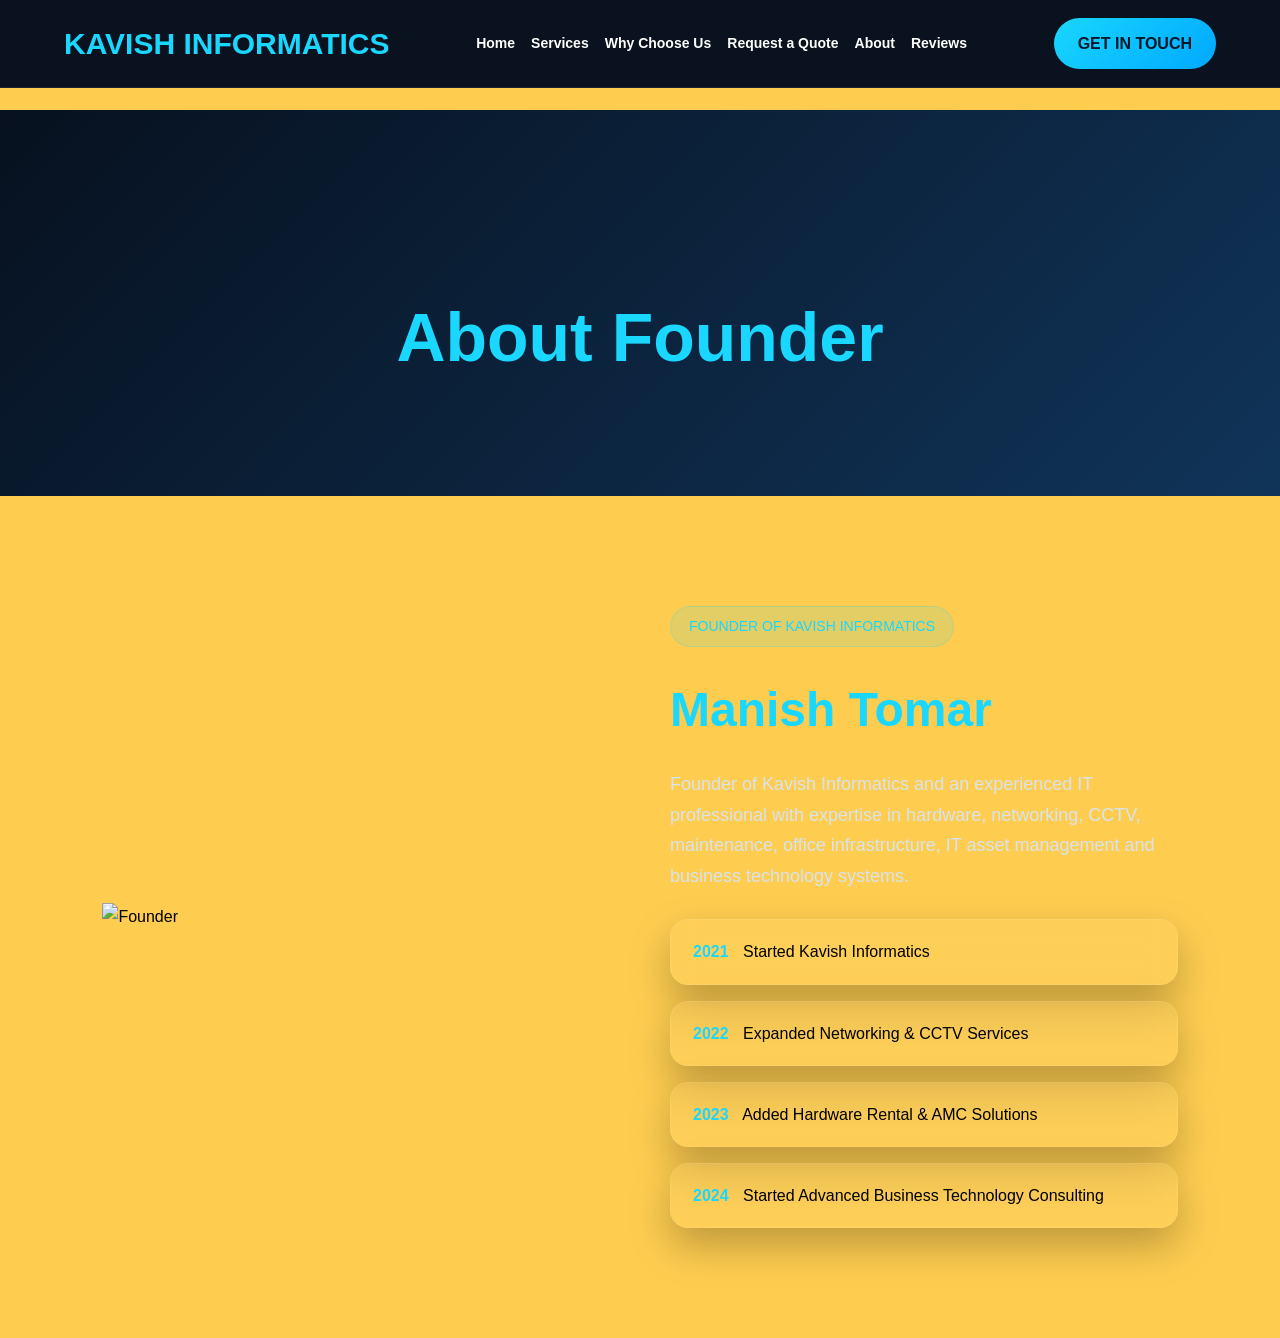
==== commit 61a96288: "Photo update Change founder image source in about.html Updated founder image source to a new file pa" ====
--- a/about.html
+++ b/about.html
@@ -42,7 +42,7 @@
 </section>
 
 <section class="section founder-section reveal">
-  <img class="founder-img" src="founder.jpg" alt="Founder">
+  <img class="Assets/Snapchat-1751429073.jpg" src="founder.jpg" alt="Founder">
 
   <div>
     <span class="small-heading">FOUNDER OF KAVISH INFORMATICS</span>
--- a/style.css
+++ b/style.css
@@ -10,8 +10,8 @@
 }
 
 body{
-  background:#06111f;
-  color:#fff;
+  background:#FECD50;
+  color:#000;
   overflow-x:hidden;
   line-height:1.7;
 }
@@ -549,26 +549,4 @@
     width:48px;
     height:48px;
   }
-
-  .services-grid{
-  max-width:1200px;
-  margin:60px auto;
-  padding:0 5%;
-  display:grid;
-  grid-template-columns:repeat(auto-fit,minmax(260px,1fr));
-  gap:30px;
-}
-
-.service-card{
-  background:#071a30;
-  border:1px solid rgba(255,255,255,.08);
-  border-radius:18px;
-  padding:28px;
-  color:#fff;
-}
-
-.service-card h3{
-  color:#22cfff;
-  margin-bottom:12px;
-}
-}
+  }
